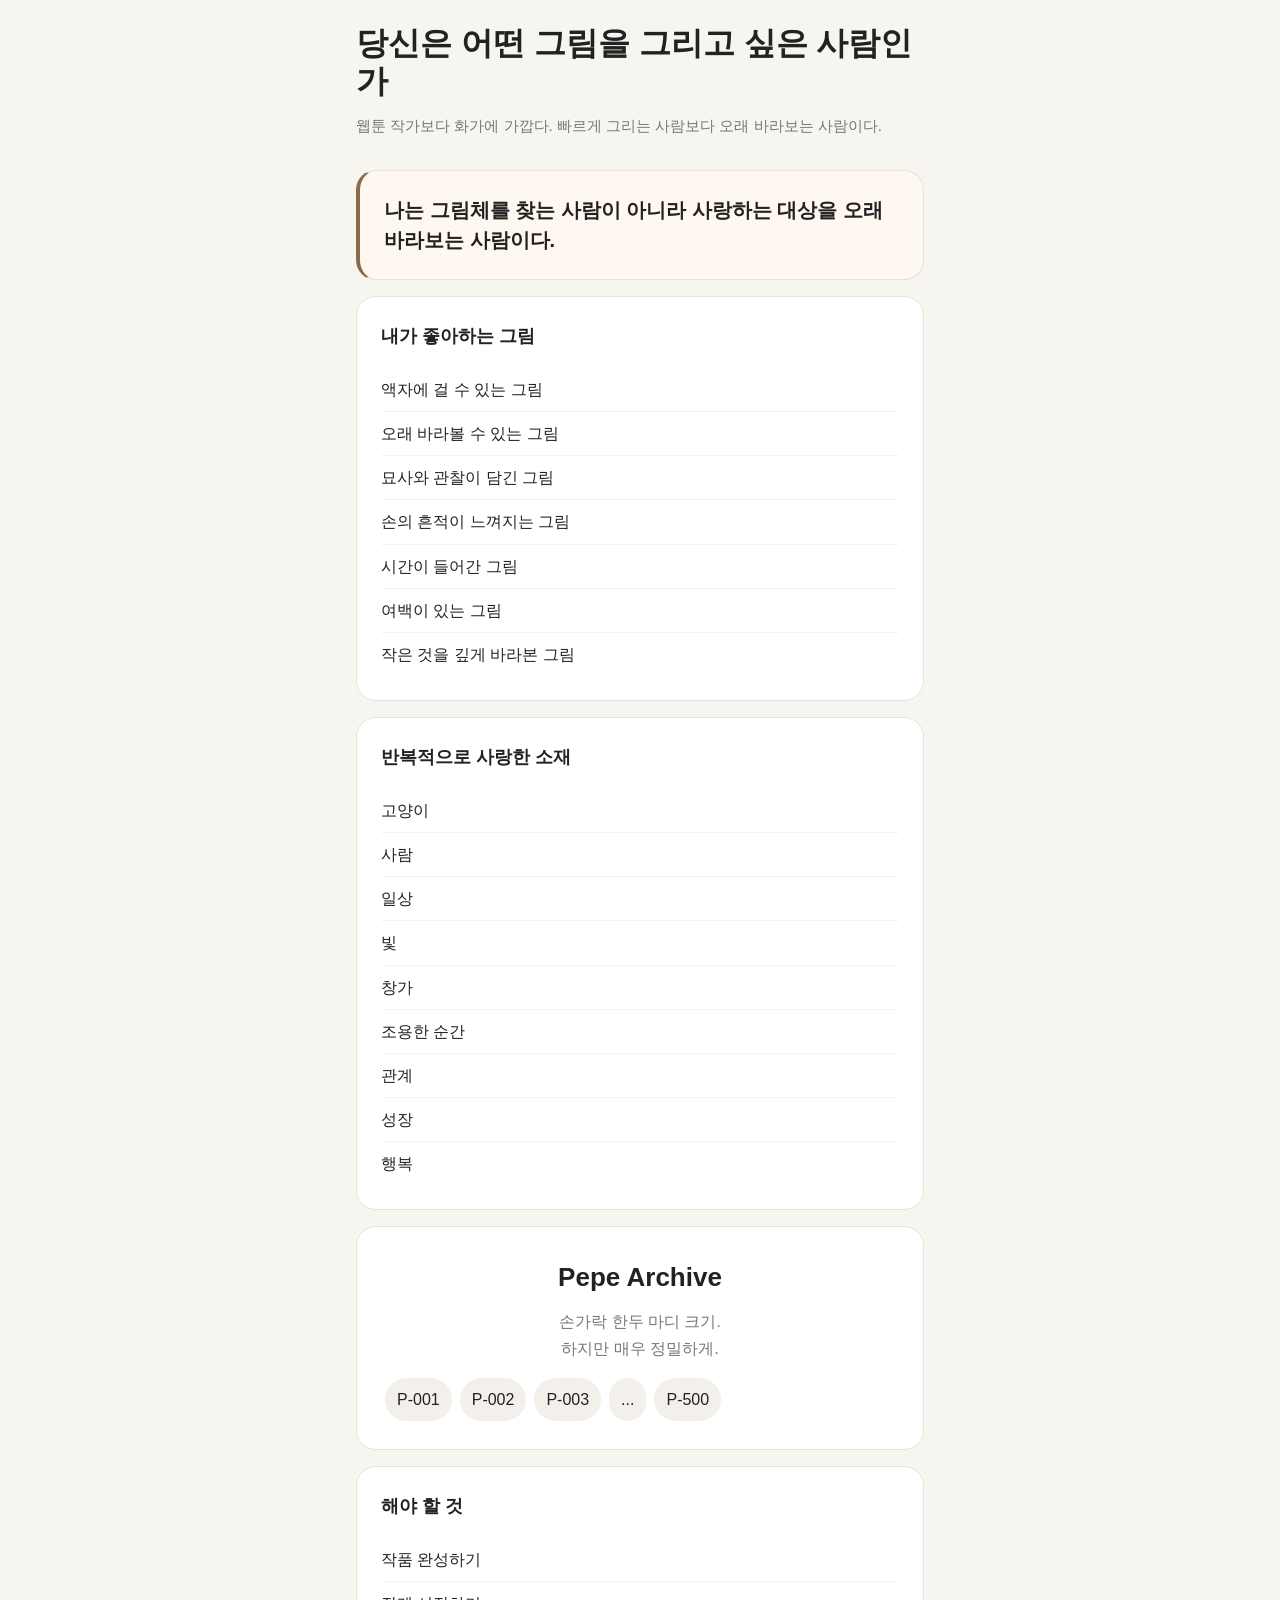
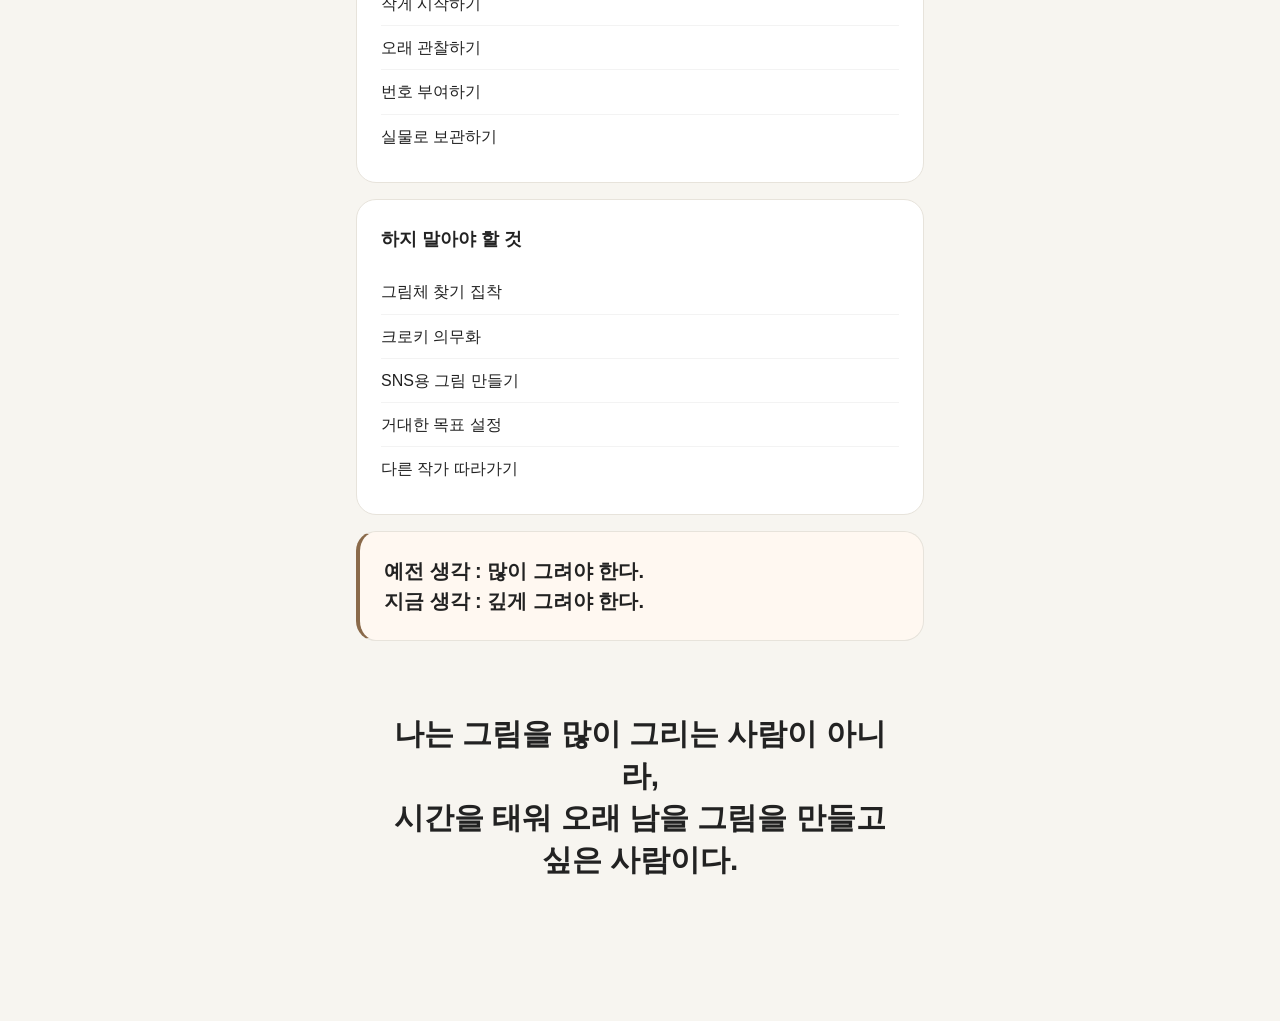
==== draw/index2.html @ 086b606a "Create index2.html" ====
<!DOCTYPE html>
<html lang="ko">
<head>
<meta charset="UTF-8">
<meta name="viewport" content="width=device-width, initial-scale=1.0">
<title>Pepe Archive Manifesto</title>

<style>
:root{
  --bg:#f7f5f0;
  --card:#ffffff;
  --text:#222;
  --sub:#777;
  --line:#e7e3db;
  --point:#8A6A4A;
}

*{
  margin:0;
  padding:0;
  box-sizing:border-box;
}

body{
  background:var(--bg);
  font-family:Pretendard,sans-serif;
  color:var(--text);
  line-height:1.7;
}

.container{
  max-width:600px;
  margin:0 auto;
  padding:24px 16px 100px;
}

.hero{
  margin-bottom:32px;
}

.hero h1{
  font-size:32px;
  line-height:1.2;
  margin-bottom:12px;
}

.hero p{
  color:var(--sub);
  font-size:15px;
}

.card{
  background:var(--card);
  border:1px solid var(--line);
  border-radius:20px;
  padding:24px;
  margin-bottom:16px;
}

.card h2{
  font-size:18px;
  margin-bottom:16px;
}

.card ul{
  list-style:none;
}

.card li{
  padding:8px 0;
  border-bottom:1px solid #f3f3f3;
}

.card li:last-child{
  border-bottom:none;
}

.quote{
  background:#fff8f1;
  border-left:4px solid var(--point);
}

.quote p{
  font-size:20px;
  line-height:1.5;
  font-weight:700;
}

.project-box{
  text-align:center;
  padding:28px;
}

.project-box h3{
  font-size:26px;
  margin-bottom:8px;
}

.project-box p{
  color:var(--sub);
}

.number{
  display:flex;
  gap:8px;
  flex-wrap:wrap;
  margin-top:16px;
}

.number span{
  background:#f3f0eb;
  padding:8px 12px;
  border-radius:999px;
}

.final{
  margin-top:32px;
  padding:40px 24px;
  text-align:center;
}

.final h2{
  font-size:30px;
  line-height:1.4;
}
</style>
</head>

<body>

<div class="container">

<div class="hero">
<h1>당신은 어떤 그림을 그리고 싶은 사람인가</h1>
<p>
웹툰 작가보다 화가에 가깝다.
빠르게 그리는 사람보다 오래 바라보는 사람이다.
</p>
</div>

<div class="card quote">
<p>
나는 그림체를 찾는 사람이 아니라
사랑하는 대상을 오래 바라보는 사람이다.
</p>
</div>

<div class="card">
<h2>내가 좋아하는 그림</h2>
<ul>
<li>액자에 걸 수 있는 그림</li>
<li>오래 바라볼 수 있는 그림</li>
<li>묘사와 관찰이 담긴 그림</li>
<li>손의 흔적이 느껴지는 그림</li>
<li>시간이 들어간 그림</li>
<li>여백이 있는 그림</li>
<li>작은 것을 깊게 바라본 그림</li>
</ul>
</div>

<div class="card">
<h2>반복적으로 사랑한 소재</h2>
<ul>
<li>고양이</li>
<li>사람</li>
<li>일상</li>
<li>빛</li>
<li>창가</li>
<li>조용한 순간</li>
<li>관계</li>
<li>성장</li>
<li>행복</li>
</ul>
</div>

<div class="card project-box">
<h3>Pepe Archive</h3>
<p>
손가락 한두 마디 크기.<br>
하지만 매우 정밀하게.
</p>

<div class="number">
<span>P-001</span>
<span>P-002</span>
<span>P-003</span>
<span>...</span>
<span>P-500</span>
</div>
</div>

<div class="card">
<h2>해야 할 것</h2>
<ul>
<li>작품 완성하기</li>
<li>작게 시작하기</li>
<li>오래 관찰하기</li>
<li>번호 부여하기</li>
<li>실물로 보관하기</li>
</ul>
</div>

<div class="card">
<h2>하지 말아야 할 것</h2>
<ul>
<li>그림체 찾기 집착</li>
<li>크로키 의무화</li>
<li>SNS용 그림 만들기</li>
<li>거대한 목표 설정</li>
<li>다른 작가 따라가기</li>
</ul>
</div>

<div class="card quote">
<p>
예전 생각 : 많이 그려야 한다.<br>
지금 생각 : 깊게 그려야 한다.
</p>
</div>

<div class="final">
<h2>
나는 그림을 많이 그리는 사람이 아니라,<br>
시간을 태워 오래 남을 그림을 만들고 싶은 사람이다.
</h2>
</div>

</div>

</body>
</html>
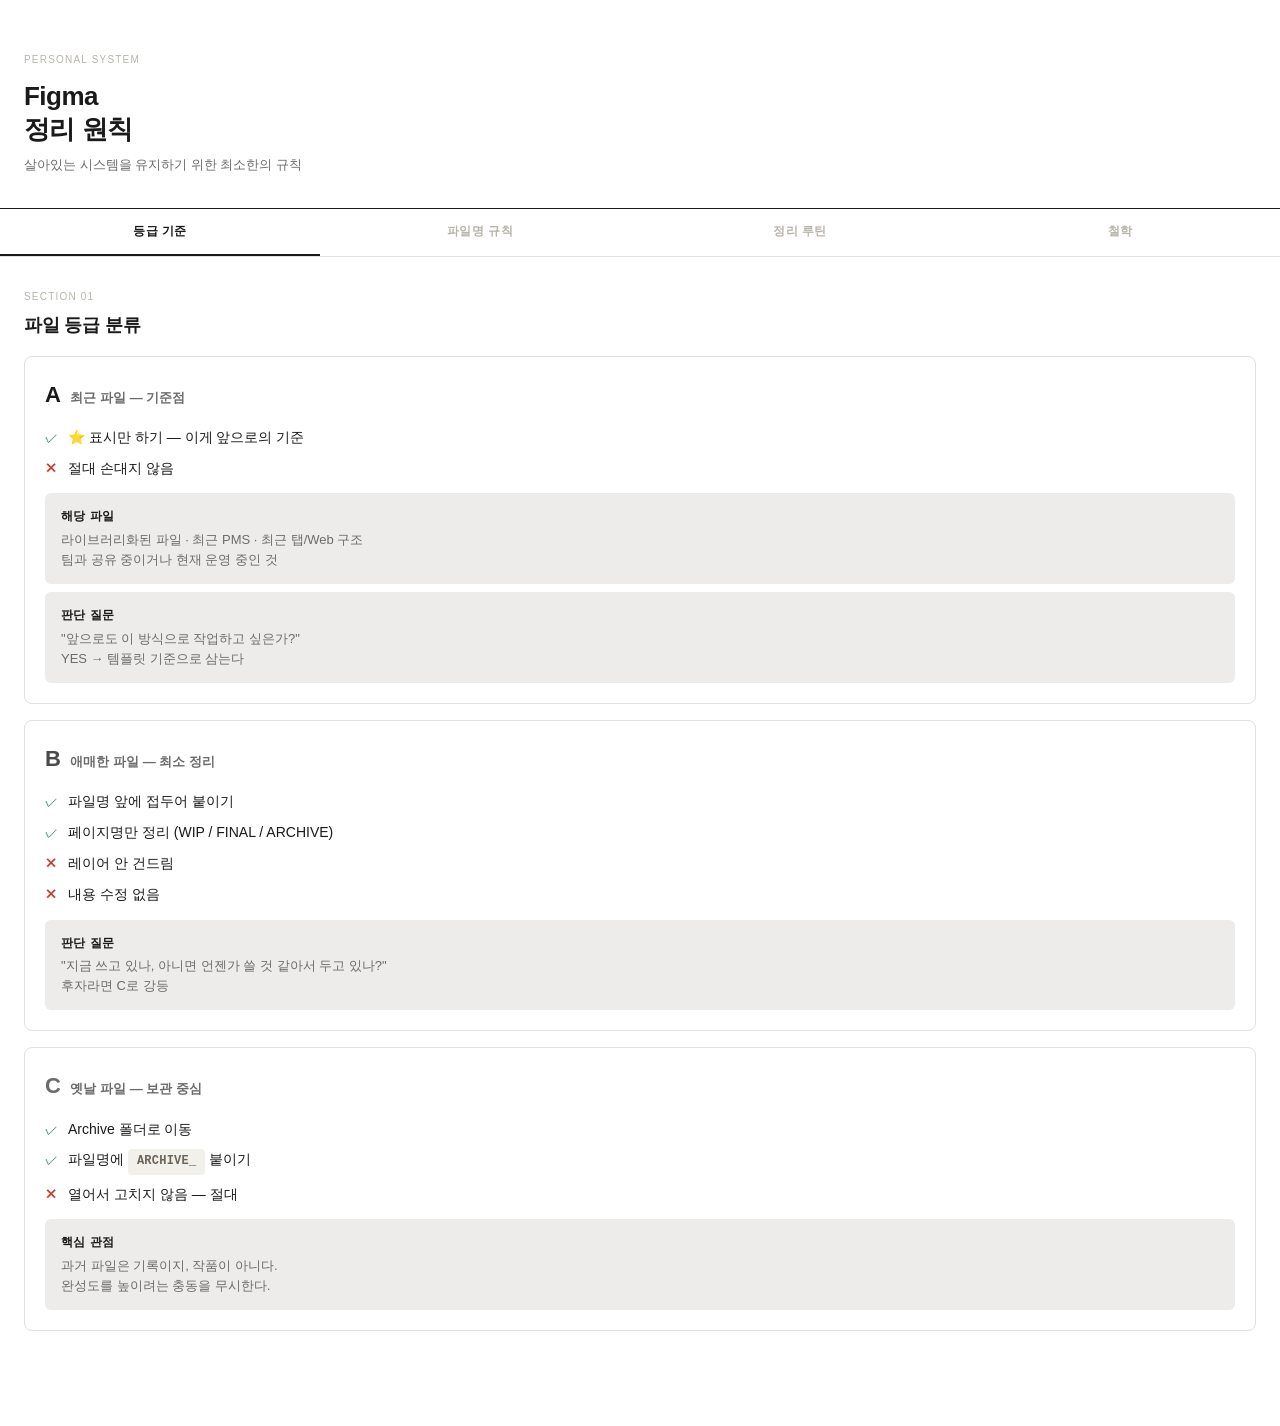
==== commit b32383d3: "Update print statement from 'Hello' to 'Goodbye'" ====
--- a/draw/index2.html
+++ b/draw/index2.html
@@ -2,230 +2,841 @@
 <html lang="ko">
 <head>
 <meta charset="UTF-8">
-<meta name="viewport" content="width=device-width, initial-scale=1.0">
-<title>Pepe Archive Manifesto</title>
-
+<meta name="viewport" content="width=device-width, initial-scale=1.0, maximum-scale=1.0">
+<title>Figma 정리 원칙</title>
 <style>
-:root{
-  --bg:#f7f5f0;
-  --card:#ffffff;
-  --text:#222;
-  --sub:#777;
-  --line:#e7e3db;
-  --point:#8A6A4A;
-}
-
-*{
-  margin:0;
-  padding:0;
-  box-sizing:border-box;
-}
-
-body{
-  background:var(--bg);
-  font-family:Pretendard,sans-serif;
-  color:var(--text);
-  line-height:1.7;
-}
-
-.container{
-  max-width:600px;
-  margin:0 auto;
-  padding:24px 16px 100px;
-}
-
-.hero{
-  margin-bottom:32px;
-}
-
-.hero h1{
-  font-size:32px;
-  line-height:1.2;
-  margin-bottom:12px;
-}
-
-.hero p{
-  color:var(--sub);
-  font-size:15px;
-}
-
-.card{
-  background:var(--card);
-  border:1px solid var(--line);
-  border-radius:20px;
-  padding:24px;
-  margin-bottom:16px;
-}
-
-.card h2{
-  font-size:18px;
-  margin-bottom:16px;
-}
-
-.card ul{
-  list-style:none;
-}
-
-.card li{
-  padding:8px 0;
-  border-bottom:1px solid #f3f3f3;
-}
-
-.card li:last-child{
-  border-bottom:none;
-}
-
-.quote{
-  background:#fff8f1;
-  border-left:4px solid var(--point);
-}
-
-.quote p{
-  font-size:20px;
-  line-height:1.5;
-  font-weight:700;
-}
-
-.project-box{
-  text-align:center;
-  padding:28px;
-}
-
-.project-box h3{
-  font-size:26px;
-  margin-bottom:8px;
-}
-
-.project-box p{
-  color:var(--sub);
-}
-
-.number{
-  display:flex;
-  gap:8px;
-  flex-wrap:wrap;
-  margin-top:16px;
-}
-
-.number span{
-  background:#f3f0eb;
-  padding:8px 12px;
-  border-radius:999px;
-}
-
-.final{
-  margin-top:32px;
-  padding:40px 24px;
-  text-align:center;
-}
-
-.final h2{
-  font-size:30px;
-  line-height:1.4;
-}
+  * { margin: 0; padding: 0; box-sizing: border-box; -webkit-tap-highlight-color: transparent; }
+
+  :root {
+    --bg: #fff;
+    --ink: #1A1A1A;
+    --ink-light: #6B6B6B;
+    --ink-faint: #B8B4AC;
+    --accent: #1A1A1A;
+    --rule: #E2E0DB;
+    --tag-wip: #E8F0FF;
+    --tag-wip-ink: #2952A3;
+    --tag-final: #E6F5EE;
+    --tag-final-ink: #1A6B3A;
+    --tag-archive: #F2F0EB;
+    --tag-archive-ink: #6B6458;
+  }
+
+  body {
+    background: var(--bg);
+    color: var(--ink);
+    font-family: 'Apple SD Gothic Neo', 'Noto Sans KR', -apple-system, sans-serif;
+    font-size: 15px;
+    line-height: 1.6;
+    padding: 0 0 80px 0;
+  }
+
+  /* Header */
+  .header {
+    padding: 52px 24px 32px;
+    border-bottom: 1.5px solid var(--ink);
+  }
+  .header-label {
+    font-size: 10px;
+    letter-spacing: 0.12em;
+    text-transform: uppercase;
+    color: var(--ink-faint);
+    margin-bottom: 12px;
+  }
+  .header h1 {
+    font-size: 26px;
+    font-weight: 700;
+    letter-spacing: -0.02em;
+    line-height: 1.25;
+  }
+  .header-sub {
+    margin-top: 10px;
+    font-size: 13px;
+    color: var(--ink-light);
+  }
+
+  /* Nav Tabs */
+  .nav {
+    display: flex;
+    border-bottom: 1px solid var(--rule);
+    background: var(--bg);
+    position: sticky;
+    top: 0;
+    z-index: 100;
+  }
+  .nav-btn {
+    flex: 1;
+    padding: 14px 4px;
+    font-size: 12px;
+    font-weight: 600;
+    color: var(--ink-faint);
+    background: none;
+    border: none;
+    border-bottom: 2px solid transparent;
+    cursor: pointer;
+    letter-spacing: 0.04em;
+    transition: all 0.15s;
+  }
+  .nav-btn.active {
+    color: var(--ink);
+    border-bottom-color: var(--ink);
+  }
+
+  /* Sections */
+  .section { display: none; }
+  .section.active { display: block; }
+
+  /* Content */
+  .content { padding: 0 24px; }
+
+  /* Chapter */
+  .chapter {
+    padding: 32px 0 0;
+  }
+  .chapter-num {
+    font-size: 10px;
+    letter-spacing: 0.12em;
+    color: var(--ink-faint);
+    text-transform: uppercase;
+    margin-bottom: 6px;
+  }
+  .chapter h2 {
+    font-size: 18px;
+    font-weight: 700;
+    letter-spacing: -0.01em;
+    margin-bottom: 16px;
+  }
+  .divider {
+    height: 1px;
+    background: var(--rule);
+    margin: 24px 0;
+  }
+  .divider-heavy {
+    height: 1.5px;
+    background: var(--ink);
+    margin: 28px 0;
+  }
+
+  /* Grade Card */
+  .grade-card {
+    border: 1px solid var(--rule);
+    border-radius: 8px;
+    padding: 20px;
+    margin-bottom: 16px;
+  }
+  .grade-header {
+    display: flex;
+    align-items: baseline;
+    gap: 10px;
+    margin-bottom: 14px;
+  }
+  .grade-badge {
+    font-size: 22px;
+    font-weight: 800;
+    letter-spacing: -0.02em;
+  }
+  .grade-badge.a { color: #1A1A1A; }
+  .grade-badge.b { color: #4A4A4A; }
+  .grade-badge.c { color: var(--ink-light); }
+  .grade-title {
+    font-size: 13px;
+    font-weight: 600;
+    color: var(--ink-light);
+  }
+
+  .action-list {
+    list-style: none;
+    display: flex;
+    flex-direction: column;
+    gap: 8px;
+  }
+  .action-item {
+    display: flex;
+    align-items: flex-start;
+    gap: 10px;
+    font-size: 14px;
+  }
+  .action-icon {
+    font-size: 13px;
+    margin-top: 2px;
+    flex-shrink: 0;
+  }
+  .action-icon.do { color: #1A6B3A; }
+  .action-icon.dont { color: #C0392B; }
+
+  .note-box {
+    background: #EEECEA;
+    border-radius: 6px;
+    padding: 14px 16px;
+    font-size: 13px;
+    color: var(--ink-light);
+    margin-top: 14px;
+    line-height: 1.55;
+  }
+  .note-box strong {
+    color: var(--ink);
+    display: block;
+    margin-bottom: 4px;
+    font-size: 12px;
+    letter-spacing: 0.04em;
+    text-transform: uppercase;
+  }
+
+  /* Tag Pills */
+  .tag {
+    display: inline-block;
+    padding: 3px 9px;
+    border-radius: 4px;
+    font-size: 12px;
+    font-weight: 700;
+    font-family: 'SF Mono', 'Menlo', monospace;
+    letter-spacing: 0.02em;
+  }
+  .tag.wip { background: var(--tag-wip); color: var(--tag-wip-ink); }
+  .tag.final { background: var(--tag-final); color: var(--tag-final-ink); }
+  .tag.archive { background: var(--tag-archive); color: var(--tag-archive-ink); }
+
+  /* Name Rule */
+  .name-rule {
+    border-left: 3px solid var(--ink);
+    padding: 16px 16px;
+    margin-bottom: 20px;
+    background: #EFEDE9;
+    border-radius: 0 6px 6px 0;
+  }
+  .name-rule-title {
+    font-size: 11px;
+    text-transform: uppercase;
+    letter-spacing: 0.1em;
+    color: var(--ink-light);
+    margin-bottom: 8px;
+    font-weight: 600;
+  }
+  .name-rule-formula {
+    font-family: 'SF Mono', 'Menlo', monospace;
+    font-size: 14px;
+    font-weight: 700;
+    color: var(--ink);
+    margin-bottom: 8px;
+  }
+  .name-rule-desc {
+    font-size: 13px;
+    color: var(--ink-light);
+  }
+
+  .question-test {
+    border: 1px dashed var(--rule);
+    border-radius: 6px;
+    padding: 14px 16px;
+    margin-bottom: 12px;
+  }
+  .question-test p {
+    font-size: 13px;
+    color: var(--ink-light);
+    margin-bottom: 6px;
+  }
+  .question-test p:last-child { margin-bottom: 0; }
+  .question-test .q {
+    font-size: 13px;
+    color: var(--ink);
+    font-weight: 500;
+  }
+
+  .code-list {
+    background: #1A1A1A;
+    border-radius: 6px;
+    padding: 14px 16px;
+    display: flex;
+    flex-direction: column;
+    gap: 5px;
+    margin: 12px 0;
+  }
+  .code-item {
+    font-family: 'SF Mono', 'Menlo', monospace;
+    font-size: 12.5px;
+    color: #D4F1A0;
+  }
+
+  /* Schedule */
+  .week-grid {
+    display: grid;
+    grid-template-columns: 1fr 1fr;
+    gap: 10px;
+    margin: 16px 0;
+  }
+  .day-card {
+    border: 1px solid var(--rule);
+    border-radius: 6px;
+    padding: 14px 14px;
+  }
+  .day-card.highlight {
+    border-color: var(--ink);
+    background: var(--ink);
+    color: #F7F6F3;
+  }
+  .day-name {
+    font-size: 11px;
+    font-weight: 700;
+    letter-spacing: 0.08em;
+    text-transform: uppercase;
+    margin-bottom: 5px;
+    opacity: 0.6;
+  }
+  .day-card.highlight .day-name { opacity: 0.55; color: #F7F6F3; }
+  .day-task {
+    font-size: 14px;
+    font-weight: 600;
+  }
+  .day-sub {
+    font-size: 12px;
+    color: var(--ink-light);
+    margin-top: 3px;
+  }
+  .day-card.highlight .day-sub { color: #AAA99E; }
+
+  .time-note {
+    font-size: 13px;
+    color: var(--ink-light);
+    margin-top: 4px;
+  }
+
+  /* Principle block */
+  .principle-block {
+    padding: 18px 0;
+    border-bottom: 1px solid var(--rule);
+  }
+  .principle-block:last-child { border-bottom: none; }
+  .principle-num {
+    font-size: 10px;
+    letter-spacing: 0.1em;
+    color: var(--ink-faint);
+    margin-bottom: 4px;
+  }
+  .principle-text {
+    font-size: 15px;
+    font-weight: 700;
+    letter-spacing: -0.01em;
+    line-height: 1.4;
+    margin-bottom: 6px;
+  }
+  .principle-desc {
+    font-size: 13px;
+    color: var(--ink-light);
+    line-height: 1.55;
+  }
+
+  /* Mantra */
+  .mantra {
+    margin: 28px 0;
+    padding: 24px;
+    border: 1.5px solid var(--ink);
+    border-radius: 8px;
+    text-align: center;
+  }
+  .mantra-text {
+    font-size: 14px;
+    font-weight: 700;
+    letter-spacing: -0.01em;
+    line-height: 1.7;
+    color: var(--ink);
+  }
+  .mantra-text span {
+    display: block;
+    font-weight: 400;
+    color: var(--ink-light);
+    font-size: 12px;
+    letter-spacing: 0.06em;
+    text-transform: uppercase;
+    margin-bottom: 10px;
+  }
+
+  /* Page structure */
+  .page-structure {
+    font-family: 'SF Mono', 'Menlo', monospace;
+    font-size: 12px;
+    display: flex;
+    flex-direction: column;
+    gap: 4px;
+  }
+  .page-row {
+    display: flex;
+    gap: 10px;
+    align-items: center;
+  }
+  .page-num {
+    color: var(--ink-faint);
+    width: 24px;
+    flex-shrink: 0;
+  }
+  .page-name {
+    color: var(--ink);
+    font-weight: 600;
+  }
+  .page-desc {
+    color: var(--ink-light);
+    font-size: 11px;
+    font-family: 'Apple SD Gothic Neo', sans-serif;
+  }
+
+  /* Checklist */
+  .checklist {
+    display: flex;
+    flex-direction: column;
+    gap: 10px;
+    margin: 12px 0;
+  }
+  .check-item {
+    display: flex;
+    align-items: flex-start;
+    gap: 10px;
+    font-size: 14px;
+  }
+  .check-box {
+    width: 18px;
+    height: 18px;
+    border: 1.5px solid var(--ink-faint);
+    border-radius: 3px;
+    flex-shrink: 0;
+    margin-top: 1px;
+  }
+
+  /* Stop rule */
+  .stop-rule {
+    background: var(--ink);
+    color: #F7F6F3;
+    border-radius: 8px;
+    padding: 20px;
+    margin: 20px 0;
+  }
+  .stop-rule h3 {
+    font-size: 13px;
+    font-weight: 700;
+    letter-spacing: 0.06em;
+    text-transform: uppercase;
+    margin-bottom: 12px;
+    opacity: 0.6;
+  }
+  .stop-rule ul {
+    list-style: none;
+    display: flex;
+    flex-direction: column;
+    gap: 8px;
+  }
+  .stop-rule li {
+    font-size: 14px;
+    padding-left: 16px;
+    position: relative;
+    line-height: 1.45;
+  }
+  .stop-rule li::before {
+    content: '—';
+    position: absolute;
+    left: 0;
+    opacity: 0.4;
+  }
 </style>
 </head>
-
 <body>
 
-<div class="container">
-
-<div class="hero">
-<h1>당신은 어떤 그림을 그리고 싶은 사람인가</h1>
-<p>
-웹툰 작가보다 화가에 가깝다.
-빠르게 그리는 사람보다 오래 바라보는 사람이다.
-</p>
+<div class="header">
+  <div class="header-label">Personal System</div>
+  <h1>Figma<br>정리 원칙</h1>
+  <p class="header-sub">살아있는 시스템을 유지하기 위한 최소한의 규칙</p>
 </div>
 
-<div class="card quote">
-<p>
-나는 그림체를 찾는 사람이 아니라
-사랑하는 대상을 오래 바라보는 사람이다.
-</p>
+<nav class="nav">
+  <button class="nav-btn active" onclick="show('grade')">등급 기준</button>
+  <button class="nav-btn" onclick="show('naming')">파일명 규칙</button>
+  <button class="nav-btn" onclick="show('schedule')">정리 루틴</button>
+  <button class="nav-btn" onclick="show('rules')">철학</button>
+</nav>
+
+<!-- SECTION: 등급 기준 -->
+<div id="grade" class="section active">
+  <div class="content">
+
+    <div class="chapter">
+      <div class="chapter-num">Section 01</div>
+      <h2>파일 등급 분류</h2>
+    </div>
+
+    <!-- A -->
+    <div class="grade-card">
+      <div class="grade-header">
+        <div class="grade-badge a">A</div>
+        <div class="grade-title">최근 파일 — 기준점</div>
+      </div>
+      <ul class="action-list">
+        <li class="action-item">
+          <span class="action-icon do">✓</span>
+          <span>⭐ 표시만 하기 — 이게 앞으로의 기준</span>
+        </li>
+        <li class="action-item">
+          <span class="action-icon dont">✕</span>
+          <span>절대 손대지 않음</span>
+        </li>
+      </ul>
+      <div class="note-box">
+        <strong>해당 파일</strong>
+        라이브러리화된 파일 · 최근 PMS · 최근 탭/Web 구조<br>
+        팀과 공유 중이거나 현재 운영 중인 것
+      </div>
+      <div class="note-box" style="margin-top:8px;">
+        <strong>판단 질문</strong>
+        "앞으로도 이 방식으로 작업하고 싶은가?"<br>
+        YES → 템플릿 기준으로 삼는다
+      </div>
+    </div>
+
+    <!-- B -->
+    <div class="grade-card">
+      <div class="grade-header">
+        <div class="grade-badge b">B</div>
+        <div class="grade-title">애매한 파일 — 최소 정리</div>
+      </div>
+      <ul class="action-list">
+        <li class="action-item">
+          <span class="action-icon do">✓</span>
+          <span>파일명 앞에 접두어 붙이기</span>
+        </li>
+        <li class="action-item">
+          <span class="action-icon do">✓</span>
+          <span>페이지명만 정리 (WIP / FINAL / ARCHIVE)</span>
+        </li>
+        <li class="action-item">
+          <span class="action-icon dont">✕</span>
+          <span>레이어 안 건드림</span>
+        </li>
+        <li class="action-item">
+          <span class="action-icon dont">✕</span>
+          <span>내용 수정 없음</span>
+        </li>
+      </ul>
+      <div class="note-box">
+        <strong>판단 질문</strong>
+        "지금 쓰고 있나, 아니면 언젠가 쓸 것 같아서 두고 있나?"<br>
+        후자라면 C로 강등
+      </div>
+    </div>
+
+    <!-- C -->
+    <div class="grade-card">
+      <div class="grade-header">
+        <div class="grade-badge c">C</div>
+        <div class="grade-title">옛날 파일 — 보관 중심</div>
+      </div>
+      <ul class="action-list">
+        <li class="action-item">
+          <span class="action-icon do">✓</span>
+          <span>Archive 폴더로 이동</span>
+        </li>
+        <li class="action-item">
+          <span class="action-icon do">✓</span>
+          <span>파일명에 <span class="tag archive">ARCHIVE_</span> 붙이기</span>
+        </li>
+        <li class="action-item">
+          <span class="action-icon dont">✕</span>
+          <span>열어서 고치지 않음 — 절대</span>
+        </li>
+      </ul>
+      <div class="note-box">
+        <strong>핵심 관점</strong>
+        과거 파일은 기록이지, 작품이 아니다.<br>
+        완성도를 높이려는 충동을 무시한다.
+      </div>
+    </div>
+
+  </div>
 </div>
 
-<div class="card">
-<h2>내가 좋아하는 그림</h2>
-<ul>
-<li>액자에 걸 수 있는 그림</li>
-<li>오래 바라볼 수 있는 그림</li>
-<li>묘사와 관찰이 담긴 그림</li>
-<li>손의 흔적이 느껴지는 그림</li>
-<li>시간이 들어간 그림</li>
-<li>여백이 있는 그림</li>
-<li>작은 것을 깊게 바라본 그림</li>
-</ul>
+<!-- SECTION: 파일명 규칙 -->
+<div id="naming" class="section">
+  <div class="content">
+
+    <div class="chapter">
+      <div class="chapter-num">Section 02</div>
+      <h2>파일명 규칙</h2>
+    </div>
+     <div class="mantra">
+      <div class="mantra-text">
+        <span>Core Rule</span>
+        🟢WIP = 나만 보는 것 (#00704a) <br>
+        🔵FINAL = 회사가 보는 것 (#26247b)<br>
+        🟣ARCHIVE = 과거의 것 (#886ce4)
+      </div>
+    </div>
+
+    <!-- Formula -->
+    <div class="name-rule">
+      <div class="name-rule-title">기본 공식</div>
+      <div class="name-rule-formula">PREFIX_ProjectName_Detail</div>
+      <div class="name-rule-desc">날짜는 필요 시 뒤에 _YYYY 형식으로 추가</div>
+    </div>
+
+    <div class="divider"></div>
+
+    <!-- WIP -->
+    <div class="chapter" style="padding-top:0">
+      <div class="chapter-num">접두어 01</div>
+      <h2><span class="tag wip">🟢WIP_</span></h2>
+    </div>
+    <p style="font-size:14px; color:var(--ink-light); margin-bottom:16px;">나만 보는 작업실. 시행착오, 레퍼런스, 여러 버전이 섞여도 OK.</p>
+
+    <div class="question-test">
+      <p class="q">"이 파일 남이 열면 좀 민망한가?"</p>
+      <p class="q">"시행착오가 많이 들어있나?"</p>
+      <p style="margin-top:8px; font-weight:600; font-size:12px; letter-spacing:0.04em;">YES → WIP</p>
+    </div>
+
+    <div class="code-list">
+      <div class="code-item">WIP_MES_Renewal</div>
+      <div class="code-item">WIP_PMS_Login</div>
+      <div class="code-item">WIP_UI_Experiment</div>
+      <div class="code-item">WIP_Barcode_Concept</div>
+    </div>
+
+    <div class="divider"></div>
+
+    <!-- FINAL -->
+    <div class="chapter" style="padding-top:0">
+      <div class="chapter-num">접두어 02</div>
+      <h2><span class="tag final">🔵FINAL_</span></h2>
+    </div>
+    <p style="font-size:14px; color:var(--ink-light); margin-bottom:16px;">팀 공유용, 전달용, 현재 운영 중. 열었을 때 깨끗해야 함.</p>
+
+    <div class="question-test">
+      <p class="q">"팀원이 이거 바로 열 수 있나?"</p>
+      <p class="q">"개발자와 공유하거나 현재 운영에 쓰이나?"</p>
+      <p style="margin-top:8px; font-weight:600; font-size:12px; letter-spacing:0.04em;">YES → FINAL</p>
+    </div>
+
+    <div class="code-list">
+      <div class="code-item">FINAL_MES_Renewal</div>
+      <div class="code-item">FINAL_UI_Library_Web</div>
+      <div class="code-item">FINAL_PMS_Login</div>
+      <div class="code-item">FINAL_Tablet_Guide</div>
+    </div>
+
+    <div class="note-box" style="margin: 12px 0 0;">
+      <strong>FINAL 내부 페이지 구조</strong>
+      <div class="page-structure" style="margin-top:10px;">
+        <div class="page-row">
+          <span class="page-num">00</span>
+          <span class="page-name">Cover</span>
+          <span class="page-desc">프로젝트 개요</span>
+        </div>
+        <div class="page-row">
+          <span class="page-num">01</span>
+          <span class="page-name">Final</span>
+          <span class="page-desc">실제 전달 화면</span>
+        </div>
+        <div class="page-row">
+          <span class="page-num">02</span>
+          <span class="page-name">Component</span>
+          <span class="page-desc">컴포넌트 정리</span>
+        </div>
+        <div class="page-row">
+          <span class="page-num">03</span>
+          <span class="page-name">Guide</span>
+          <span class="page-desc">사용 가이드 (필요 시)</span>
+        </div>
+        <div class="page-row">
+          <span class="page-num">90</span>
+          <span class="page-name">Archive</span>
+          <span class="page-desc">이전 버전 보관</span>
+        </div>
+      </div>
+    </div>
+
+    <div class="divider"></div>
+
+    <!-- ARCHIVE -->
+    <div class="chapter" style="padding-top:0">
+      <div class="chapter-num">접두어 03</div>
+      <h2><span class="tag archive">🟣ARCHIVE_</span></h2>
+    </div>
+    <p style="font-size:14px; color:var(--ink-light); margin-bottom:16px;">끝난 프로젝트, 더 이상 쓰지 않는 파일. 연도를 뒤에 붙인다.</p>
+
+    <div class="question-test">
+      <p class="q">"지금 회사에서 안 씀?"</p>
+      <p class="q">"끝난 프로젝트? 구 버전?"</p>
+      <p style="margin-top:8px; font-weight:600; font-size:12px; letter-spacing:0.04em;">YES → ARCHIVE</p>
+    </div>
+
+    <div class="code-list">
+      <div class="code-item">ARCHIVE_MES_2024</div>
+      <div class="code-item">ARCHIVE_GroupSite_2023</div>
+      <div class="code-item">ARCHIVE_UI_Library_v1</div>
+    </div>
+
+    <div class="divider-heavy"></div>
+
+   
+
+  </div>
 </div>
 
-<div class="card">
-<h2>반복적으로 사랑한 소재</h2>
-<ul>
-<li>고양이</li>
-<li>사람</li>
-<li>일상</li>
-<li>빛</li>
-<li>창가</li>
-<li>조용한 순간</li>
-<li>관계</li>
-<li>성장</li>
-<li>행복</li>
-</ul>
+<!-- SECTION: 정리 루틴 -->
+<div id="schedule" class="section">
+  <div class="content">
+
+    <div class="chapter">
+      <div class="chapter-num">Section 03</div>
+      <h2>정리 루틴</h2>
+    </div>
+
+    <!-- Weekly grid -->
+    <p style="font-size:13px; color:var(--ink-light); margin-bottom:16px;">주 5일 · 하루 30–40분 · 딱 그만큼만</p>
+
+    <div class="week-grid">
+      <div class="day-card highlight">
+        <div class="day-name">Mon</div>
+        <div class="day-task">Figma</div>
+        <div class="day-sub">파일 분류</div>
+      </div>
+      <div class="day-card highlight">
+        <div class="day-name">Tue</div>
+        <div class="day-task">Figma</div>
+        <div class="day-sub">파일명 정리</div>
+      </div>
+      <div class="day-card highlight">
+        <div class="day-name">Wed</div>
+        <div class="day-task">Figma</div>
+        <div class="day-sub">페이지 구조</div>
+      </div>
+      <div class="day-card">
+        <div class="day-name">Thu</div>
+        <div class="day-task">Notion</div>
+        <div class="day-sub">문서 정리</div>
+      </div>
+      <div class="day-card" style="grid-column: span 2;">
+        <div class="day-name">Fri</div>
+        <div class="day-task">자료실 / 이미지</div>
+        <div class="day-sub">레퍼런스 · 에셋</div>
+      </div>
+    </div>
+
+    <div class="divider"></div>
+
+    <!-- Day 1 Protocol -->
+    <div class="chapter" style="padding-top:0">
+      <div class="chapter-num">첫째 날 프로토콜</div>
+      <h2>30분 — 파일 안 열기</h2>
+    </div>
+
+    <div class="stop-rule">
+      <h3>진행 순서</h3>
+      <ul>
+        <li>Figma 홈에서 딱 15개 파일만 본다</li>
+        <li>A등급 → ⭐ 표시만. 끝.</li>
+        <li>B등급 → 파일명 앞에 접두어 붙이기</li>
+        <li>C등급 → Archive 후보 체크</li>
+        <li>파일 절대 열지 않는다</li>
+      </ul>
+    </div>
+
+    <div class="note-box">
+      <strong>핵심 구분</strong>
+      오늘 하는 건 <strong style="color:var(--ink)">"분류"</strong>이지 정리가 아니다.<br>
+      파일을 열면 고치고 싶어진다. 그게 함정.
+    </div>
+
+    <div class="divider"></div>
+
+    <!-- 하루 분량 -->
+    <div class="chapter" style="padding-top:0">
+      <div class="chapter-num">하루 작업량</div>
+      <h2>15개 파일 / 30분 제한</h2>
+    </div>
+
+    <div class="checklist">
+      <div class="check-item">
+        <div class="check-box"></div>
+        <span>타이머 켜기 — 30분</span>
+      </div>
+      <div class="check-item">
+        <div class="check-box"></div>
+        <span>홈에서 15개만 골라서 분류</span>
+      </div>
+      <div class="check-item">
+        <div class="check-box"></div>
+        <span>접두어 붙이기 (파일명만)</span>
+      </div>
+      <div class="check-item">
+        <div class="check-box"></div>
+        <span>타이머 끝나면 멈추기</span>
+      </div>
+    </div>
+
+    <div class="note-box" style="margin-top:16px;">
+      <strong>왜 15개인가</strong>
+      많이 하려다 지치면 안 한다.<br>
+      매주 하는 게 한 번에 몰아하는 것보다 낫다.
+    </div>
+
+  </div>
 </div>
 
-<div class="card project-box">
-<h3>Pepe Archive</h3>
-<p>
-손가락 한두 마디 크기.<br>
-하지만 매우 정밀하게.
-</p>
-
-<div class="number">
-<span>P-001</span>
-<span>P-002</span>
-<span>P-003</span>
-<span>...</span>
-<span>P-500</span>
+<!-- SECTION: 철학 -->
+<div id="rules" class="section">
+  <div class="content">
+
+    <div class="chapter">
+      <div class="chapter-num">Section 04</div>
+      <h2>정리 철학</h2>
+    </div>
+
+    <div class="principle-block">
+      <div class="principle-num">원칙 01</div>
+      <div class="principle-text">살아있는 것만 관리한다</div>
+      <div class="principle-desc">과거 파일을 현재 기준으로 고치려 하지 않는다. 살아있는 파일 중심으로 좋은 시스템을 만드는 것이 목표다.</div>
+    </div>
+
+    <div class="principle-block">
+      <div class="principle-num">원칙 02</div>
+      <div class="principle-text">파일을 열면 고치고 싶어진다</div>
+      <div class="principle-desc">C등급 파일은 절대 열지 않는다. 보관은 보관이다. 분류 세션에서는 홈 화면만 본다.</div>
+    </div>
+
+    <div class="principle-block">
+      <div class="principle-num">원칙 03</div>
+      <div class="principle-text">완벽한 정리보다 지속 가능한 루틴</div>
+      <div class="principle-desc">30분 안에 끝낸다. 타이머가 울리면 멈춘다. 다음 주에 이어서 한다.</div>
+    </div>
+
+    <div class="principle-block">
+      <div class="principle-num">원칙 04</div>
+      <div class="principle-text">A등급이 기준이다</div>
+      <div class="principle-desc">최근의 잘 정리된 파일이 앞으로의 기준점. 새 파일은 처음부터 이 기준으로 만든다. 과거 파일을 이 기준으로 올리려 하지 않는다.</div>
+    </div>
+
+    <div class="principle-block">
+      <div class="principle-num">원칙 05</div>
+      <div class="principle-text">언제 멈출지 미리 정해둔다</div>
+      <div class="principle-desc">정리가 너무 잘 되면 계속 하고 싶어진다. 시간 제한이 곧 완료 기준이다. "다 못 했다"가 아니라 "오늘 몫을 했다".</div>
+    </div>
+
+    <div class="divider-heavy"></div>
+
+    <div class="mantra">
+      <div class="mantra-text">
+        <span>This system is for</span>
+        예전 것도 기준 맞춰야지 ✕<br><br>
+        최근 기준으로<br>살아있는 시스템 만들기 ○
+      </div>
+    </div>
+
+  </div>
 </div>
-</div>
-
-<div class="card">
-<h2>해야 할 것</h2>
-<ul>
-<li>작품 완성하기</li>
-<li>작게 시작하기</li>
-<li>오래 관찰하기</li>
-<li>번호 부여하기</li>
-<li>실물로 보관하기</li>
-</ul>
-</div>
-
-<div class="card">
-<h2>하지 말아야 할 것</h2>
-<ul>
-<li>그림체 찾기 집착</li>
-<li>크로키 의무화</li>
-<li>SNS용 그림 만들기</li>
-<li>거대한 목표 설정</li>
-<li>다른 작가 따라가기</li>
-</ul>
-</div>
-
-<div class="card quote">
-<p>
-예전 생각 : 많이 그려야 한다.<br>
-지금 생각 : 깊게 그려야 한다.
-</p>
-</div>
-
-<div class="final">
-<h2>
-나는 그림을 많이 그리는 사람이 아니라,<br>
-시간을 태워 오래 남을 그림을 만들고 싶은 사람이다.
-</h2>
-</div>
-
-</div>
-
+
+<script>
+  function show(id) {
+    document.querySelectorAll('.section').forEach(s => s.classList.remove('active'));
+    document.querySelectorAll('.nav-btn').forEach(b => b.classList.remove('active'));
+    document.getElementById(id).classList.add('active');
+    event.currentTarget.classList.add('active');
+    window.scrollTo({ top: 0, behavior: 'smooth' });
+  }
+</script>
 </body>
 </html>
